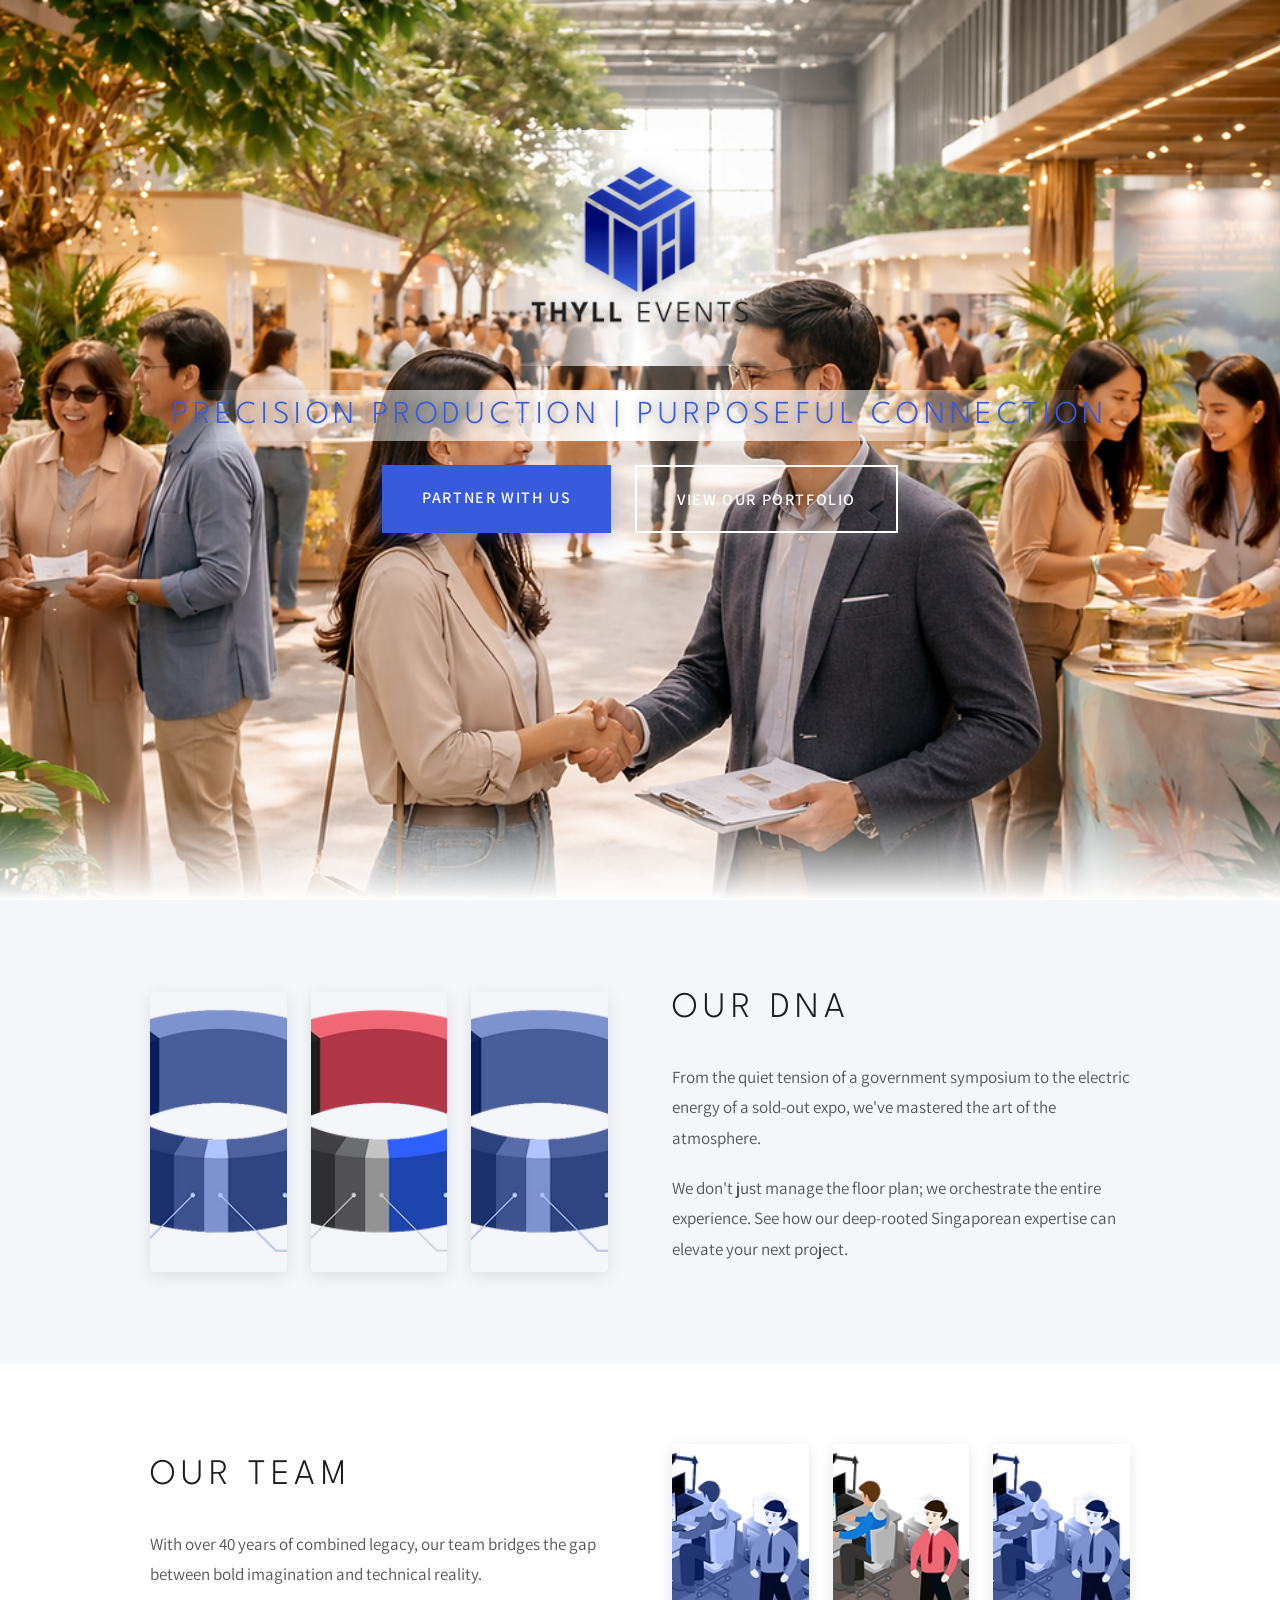
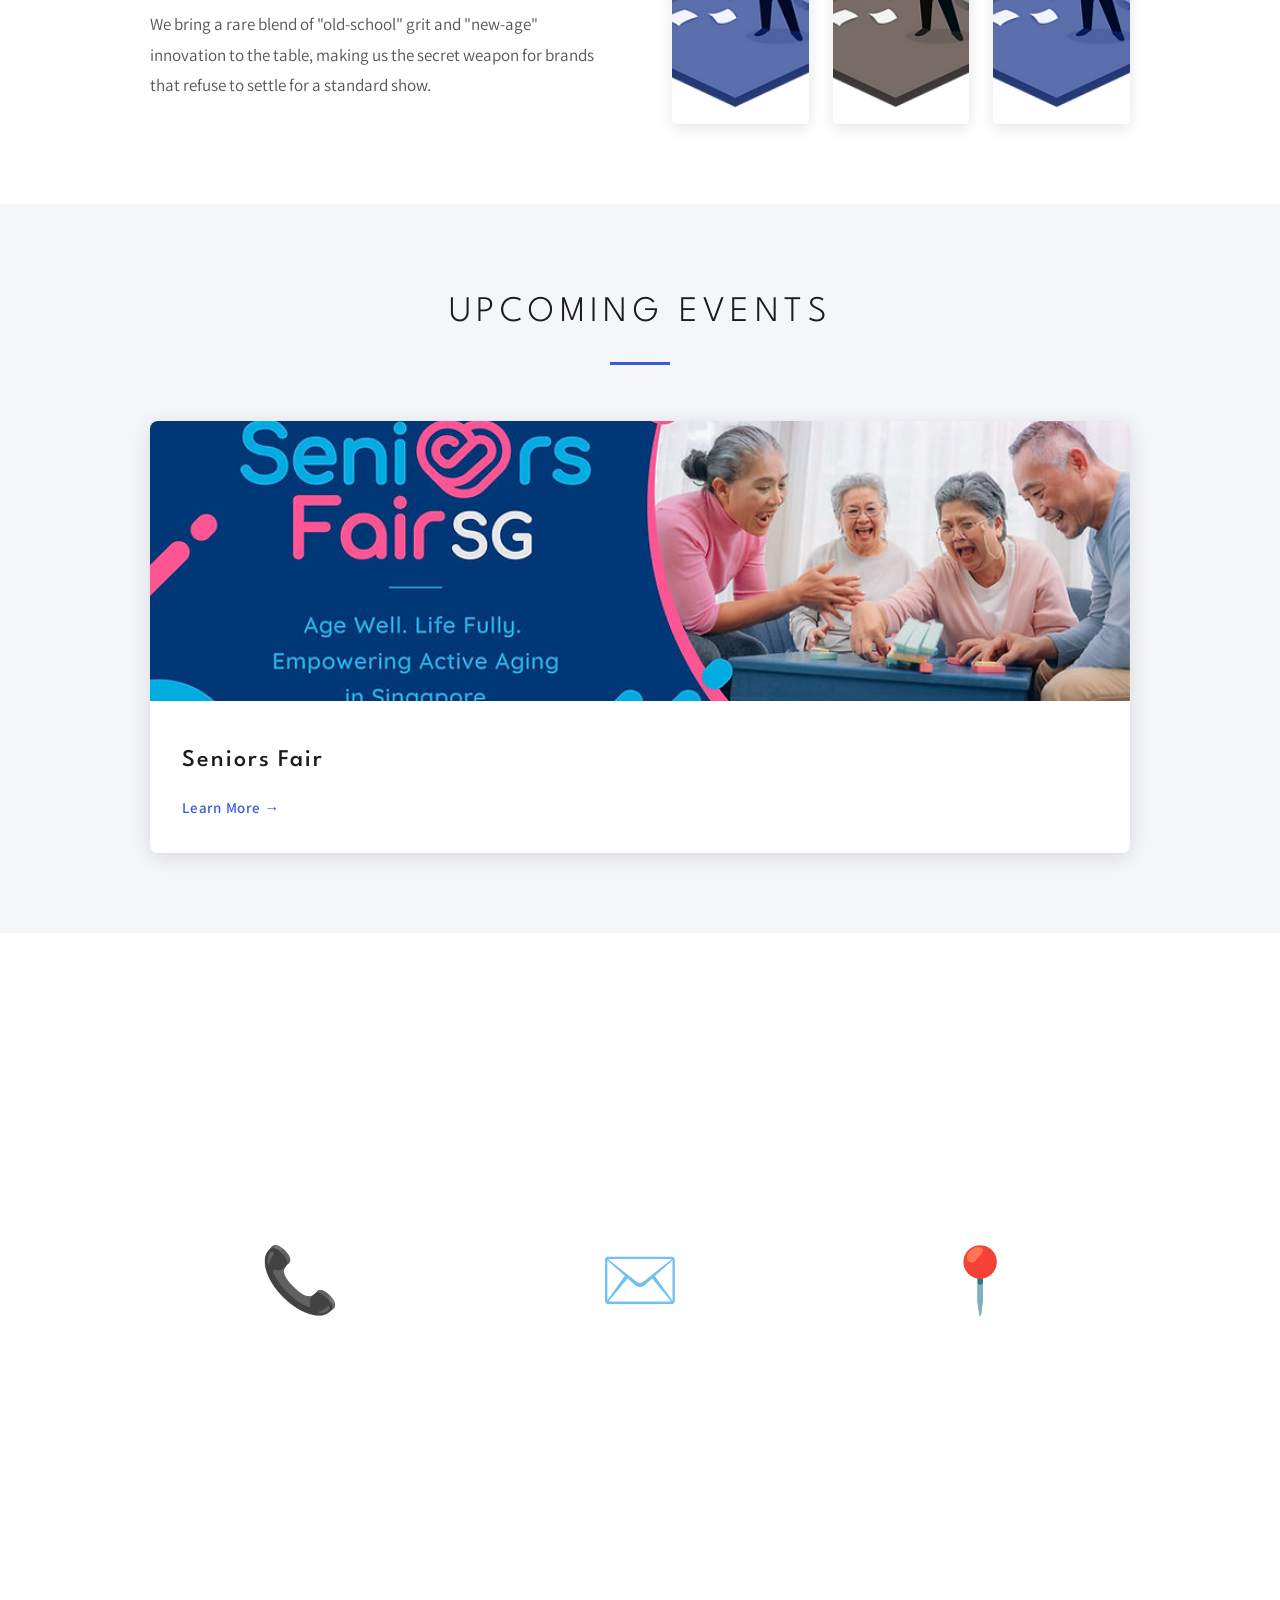
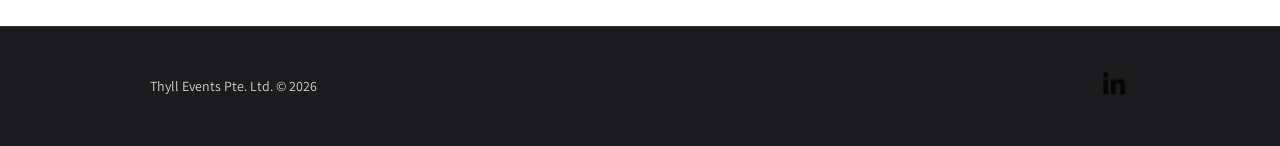
==== index.html @ 1d2d8f34 "parallax" ====
<!DOCTYPE html>
<html lang="en">
<head>
  <meta charset="UTF-8">
  <meta name="viewport" content="width=device-width, initial-scale=1.0">
  <title>Home | THYLL Events Pte Ltd</title>
  <meta name="description" content="THYLL Events - Precision Production | Purposeful Connection. We orchestrate exceptional events in Singapore.">
  <link rel="stylesheet" href="css/style.css">
  <link rel="preconnect" href="https://fonts.googleapis.com">
  <link rel="preconnect" href="https://fonts.gstatic.com" crossorigin>
  <link href="https://fonts.googleapis.com/css2?family=Assistant:wght@300;400;500;600;700;800&family=League+Spartan:wght@100;200;300;400;500;600;700;800;900&display=swap" rel="stylesheet">
</head>
<body>
  <!-- Hero Section -->
  <section class="hero" id="hero">
    <div class="hero-bg"></div>
    <div class="hero-content">
      <div class="hero-logo bg-gradient">
        <img src="assets/images/hero-logo.png" alt="THYLL Events">
      </div>
      <h2 class="bg-gradient">Precision Production | Purposeful Connection</h2>
      <div class="hero-buttons">
        <a href="#contact" class="btn">Partner With Us</a>
        <a href="#events" class="btn btn-outline">View Our Portfolio</a>
      </div>
    </div>
  </section>

  <!-- DNA Section -->
  <section id="dna" class="dna">
    <div class="section-container">
      <div class="dna-content">
        <div class="dna-images">
          <img src="assets/images/dna-1.png" alt="Event production">
          <img src="assets/images/dna-2.png" alt="Event connection">
          <img src="assets/images/dna-1.png" alt="Event excellence">
        </div>
        <div class="dna-text">
          <h2>OUR DNA</h2>
          <p>From the quiet tension of a government symposium to the electric energy of a sold-out expo, we've mastered the art of the atmosphere.</p>
          <p>We don't just manage the floor plan; we orchestrate the entire experience. See how our deep-rooted Singaporean expertise can elevate your next project.</p>
        </div>
      </div>
    </div>
  </section>

  <!-- Team Section -->
  <section id="team" class="team">
    <div class="section-container">
      <div class="team-content">
        <div class="team-text">
          <h2>OUR TEAM</h2>
          <p>With over 40 years of combined legacy, our team bridges the gap between bold imagination and technical reality.</p>
          <p>We bring a rare blend of "old-school" grit and "new-age" innovation to the table, making us the secret weapon for brands that refuse to settle for a standard show.</p>
        </div>
        <div class="team-images">
          <img src="assets/images/team-1.png" alt="Our team">
          <img src="assets/images/team-2.png" alt="Team collaboration">
          <img src="assets/images/team-1.png" alt="Team expertise">
        </div>
      </div>
    </div>
  </section>

  <!-- Events Section -->
  <section id="events" class="events">
    <div class="section-container">
      <h2 class="section-title">UPCOMING EVENTS</h2>
      <div class="events-grid">
        <div class="event-card">
          <a href="http://seniorsfair.sg" target="_blank" rel="noreferrer noopener">
            <img src="assets/images/event-seniors-fair.jpeg" alt="Seniors Fair">
          </a>
          <div class="event-card-content">
            <h3>Seniors Fair</h3>
            <a href="http://seniorsfair.sg" target="_blank" rel="noreferrer noopener">Learn More →</a>
          </div>
        </div>
      </div>
    </div>
  </section>

  <!-- Contact Section -->
  <section id="contact" class="contact">
    <div class="section-container">
      <div class="contact-content">
        <h2>Need more details? Contact us</h2>
        <p>We are here to assist. Reach out to us by phone or email, or visit our office.</p>
        <div class="contact-grid">
          <div class="contact-item">
            <div class="contact-icon">📞</div>
            <h3>Phone</h3>
            <p><a href="tel:+6566463445">+65 6646 3445</a></p>
          </div>
          <div class="contact-item">
            <div class="contact-icon">✉️</div>
            <h3>Email</h3>
            <p><a href="mailto:enquiry@thyllevents.com">enquiry@thyllevents.com</a></p>
          </div>
          <div class="contact-item">
            <div class="contact-icon">📍</div>
            <h3>Mail Us</h3>
            <p>60 Paya Lebar Road,<br>#06-28 Paya Lebar Square,<br>Singapore 409051</p>
          </div>
        </div>
      </div>
    </div>
  </section>

  <!-- Footer -->
  <footer>
    <div class="footer-container">
      <p>Thyll Events Pte. Ltd. &copy; 2026</p>
      <div class="social-links">
        <a href="https://www.linkedin.com/company/thyll-events" target="_blank" rel="noreferrer noopener" aria-label="LinkedIn">
          <img src="assets/images/linkedin-icon.png" alt="LinkedIn">
        </a>
      </div>
    </div>
  </footer>

  <script>
    // Parallax effect for hero section
    window.addEventListener('scroll', function() {
      const scrolled = window.pageYOffset;
      const heroBg = document.querySelector('.hero-bg');
      const heroContent = document.querySelector('.hero-content');
      
      if (heroBg) {
        // Background moves down as you scroll (0.5 speed)
        heroBg.style.transform = 'translateY(' + (scrolled * 0.5) + 'px)';
      }
      
      if (heroContent) {
        // Content moves up faster (opposite direction, 2.0 speed)
        heroContent.style.transform = 'translateY(' + (-150 - scrolled * 2.0) + 'px)';
      }
    });
  </script>
</body>
</html>
---- css/style.css ----
/* THYLL Events - Clean Static Styles */

:root {
  --color-primary: #1c1c1e;
  --color-secondary: #525355;
  --color-accent: #375bdc;
  --color-accent-dark: #000971;
  --color-accent-royal: #1a30a4;
  --color-light: #f4f6fa;
  --color-medium: #bec0c5;
  --color-white: #ffffff;
  --font-heading: 'League Spartan', Arial, sans-serif;
  --font-body: 'Assistant', Arial, Helvetica, sans-serif;
}

* {
  margin: 0;
  padding: 0;
  box-sizing: border-box;
}

html {
  scroll-behavior: smooth;
}

body {
  font-family: var(--font-body);
  font-size: 16px;
  line-height: 1.6;
  color: var(--color-primary);
  background-color: var(--color-white);
}

/* Header & Navigation */
header {
  background: var(--color-white);
  box-shadow: 0 1px 4px rgba(0,0,0,0.6);
  position: sticky;
  top: 0;
  width: 100%;
  z-index: 1000;
  height: 100px;
  display: flex;
  align-items: center;
}

.header-container {
  max-width: 980px;
  margin: 0 auto;
  padding: 0 2rem;
  width: 100%;
  display: flex;
  justify-content: center;
  align-items: center;
}

.logo img {
  height: 80px;
  width: auto;
  object-fit: contain;
}

/* Hero Section */
.hero {
  margin-top: 0;
  min-height: 100vh;
  background: url('../assets/images/hero-bg.png') top/cover no-repeat;
  display: flex;
  align-items: center;
  justify-content: center;
  text-align: center;
  color: var(--color-white);
  padding: 4rem 2rem 0;
  position: relative;
  overflow: hidden;
}

.hero-bg {
  position: absolute;
  top: 0;
  left: 0;
  width: 100%;
  height: 120%;
  background: url('../assets/images/hero-bg.png') top/cover no-repeat;
  z-index: 0;
  will-change: transform;
}

.hero::after {
  content: '';
  position: absolute;
  bottom: 0;
  left: 0;
  right: 0;
  height: 100px;
  background: linear-gradient(to top, var(--color-white), transparent);
}

.hero-content {
  max-width: 980px;
  position: relative;
  z-index: 1;
  transform: translateY(-150px);
  will-change: transform;
}

.bg-gradient {
  background: linear-gradient(90deg, rgba(255, 255, 255, 0) 0%, #FFFFFF 48.8304104721337%, rgba(255, 255, 255, 0) 100%);
}

.hero-logo {
  max-width: 280px;
  margin: 0 auto 1.5rem;
  animation: fadeInDown 1s ease-out;
}

.hero-logo img {
  width: 100%;
  height: auto;
  filter: drop-shadow(0 4px 10px rgba(0,0,0,0.3));
}

.hero h2 {
  font-family: var(--font-heading);
  font-size: 32px;
  margin-bottom: 1.5rem;
  letter-spacing: 0.15em;
  font-weight: 300;
  text-transform: uppercase;
  animation: fadeInUp 1s ease-out 0.3s both;
  text-shadow: 0 2px 10px rgba(0,0,0,0.3);
  color: rgb(55, 91, 220);
}

.hero-buttons {
  display: flex;
  gap: 1.5rem;
  justify-content: center;
  flex-wrap: wrap;
  animation: fadeInUp 1s ease-out 0.6s both;
}

.btn {
  display: inline-block;
  padding: 1.2rem 2.5rem;
  background: var(--color-accent);
  color: var(--color-white);
  text-decoration: none;
  font-family: var(--font-body);
  font-weight: 600;
  font-size: 16px;
  border-radius: 0;
  transition: all 0.3s ease;
  border: none;
  cursor: pointer;
  letter-spacing: 0.1em;
  text-transform: uppercase;
  box-shadow: 0 4px 15px rgba(55, 91, 220, 0.3);
}

.btn:hover {
  background: var(--color-accent-royal);
  transform: translateY(-3px);
  box-shadow: 0 6px 20px rgba(55, 91, 220, 0.4);
}

.btn-outline {
  background: transparent;
  border: 2px solid var(--color-white);
  box-shadow: 0 4px 15px rgba(255,255,255,0.2);
}

.btn-outline:hover {
  background: var(--color-white);
  color: var(--color-primary);
  transform: translateY(-3px);
  box-shadow: 0 6px 20px rgba(255,255,255,0.3);
}

/* Animations */
@keyframes fadeInDown {
  from {
    opacity: 0;
    transform: translateY(-30px);
  }
  to {
    opacity: 1;
    transform: translateY(0);
  }
}

@keyframes fadeInUp {
  from {
    opacity: 0;
    transform: translateY(30px);
  }
  to {
    opacity: 1;
    transform: translateY(0);
  }
}

/* Sections */
section {
  padding: 5rem 2rem;
  position: relative;
}

.section-container {
  max-width: 980px;
  margin: 0 auto;
}

.section-title {
  font-family: var(--font-heading);
  font-size: 36px;
  text-align: center;
  margin-bottom: 3.5rem;
  letter-spacing: 0.15em;
  font-weight: 300;
  color: var(--color-primary);
  text-transform: uppercase;
  position: relative;
  padding-bottom: 1.5rem;
}

.section-title::after {
  content: '';
  position: absolute;
  bottom: 0;
  left: 50%;
  transform: translateX(-50%);
  width: 60px;
  height: 3px;
  background: var(--color-accent);
}

/* DNA Section */
.dna {
  background: var(--color-light);
}

.dna-content {
  display: grid;
  grid-template-columns: repeat(auto-fit, minmax(300px, 1fr));
  gap: 4rem;
  align-items: center;
}

.dna-images {
  display: grid;
  grid-template-columns: repeat(3, 1fr);
  gap: 1.5rem;
}

.dna-images img {
  width: 100%;
  height: 280px;
  object-fit: cover;
  border-radius: 4px;
  box-shadow: 0 4px 15px rgba(0,0,0,0.1);
  transition: transform 0.3s ease, box-shadow 0.3s ease;
}

.dna-images img:hover {
  transform: translateY(-5px);
  box-shadow: 0 8px 25px rgba(0,0,0,0.15);
}

.dna-text h2 {
  font-family: var(--font-heading);
  font-size: 36px;
  margin-bottom: 1.5rem;
  letter-spacing: 0.15em;
  font-weight: 300;
  color: var(--color-primary);
  text-transform: uppercase;
}

.dna-text p {
  font-family: var(--font-body);
  font-size: 17px;
  line-height: 1.8;
  color: var(--color-secondary);
  margin-bottom: 1.2rem;
}

/* Team Section */
.team {
  background: var(--color-white);
}

.team-content {
  display: grid;
  grid-template-columns: repeat(auto-fit, minmax(300px, 1fr));
  gap: 4rem;
  align-items: center;
}

.team-images {
  display: grid;
  grid-template-columns: repeat(3, 1fr);
  gap: 1.5rem;
}

.team-images img {
  width: 100%;
  height: 280px;
  object-fit: cover;
  border-radius: 4px;
  box-shadow: 0 4px 15px rgba(0,0,0,0.1);
  transition: transform 0.3s ease, box-shadow 0.3s ease;
}

.team-images img:hover {
  transform: translateY(-5px);
  box-shadow: 0 8px 25px rgba(0,0,0,0.15);
}

.team-text h2 {
  font-family: var(--font-heading);
  font-size: 36px;
  margin-bottom: 1.5rem;
  letter-spacing: 0.15em;
  font-weight: 300;
  color: var(--color-primary);
  text-transform: uppercase;
}

.team-text p {
  font-family: var(--font-body);
  font-size: 17px;
  line-height: 1.8;
  color: var(--color-secondary);
  margin-bottom: 1.2rem;
}

/* Events Section */
.events {
  background: var(--color-light);
}

.events-grid {
  display: grid;
  grid-template-columns: repeat(auto-fit, minmax(350px, 1fr));
  gap: 2.5rem;
}

.event-card {
  background: var(--color-white);
  border-radius: 8px;
  overflow: hidden;
  box-shadow: 0 4px 20px rgba(0,0,0,0.12);
  transition: all 0.4s ease;
}

.event-card:hover {
  transform: translateY(-10px);
  box-shadow: 0 12px 35px rgba(0,0,0,0.2);
}

.event-card img {
  width: 100%;
  height: 280px;
  object-fit: cover;
  transition: transform 0.4s ease;
}

.event-card:hover img {
  transform: scale(1.05);
}

.event-card-content {
  padding: 2rem;
}

.event-card h3 {
  font-family: var(--font-heading);
  font-size: 24px;
  margin-bottom: 1rem;
  letter-spacing: 0.08em;
  font-weight: 500;
  color: var(--color-primary);
}

.event-card a {
  color: var(--color-accent);
  text-decoration: none;
  font-weight: 600;
  font-size: 15px;
  letter-spacing: 0.05em;
  transition: color 0.3s ease;
}

.event-card a:hover {
  color: var(--color-accent-royal);
}

/* Contact Section */
.contact {
  background: linear-gradient(rgba(28, 28, 30, 0.9), rgba(28, 28, 30, 0.85)),
              url('../assets/images/contact-bg.png') center/cover;
  background-attachment: fixed;
  color: var(--color-white);
  padding: 6rem 2rem;
}

.contact-content {
  max-width: 980px;
  margin: 0 auto;
  text-align: center;
}

.contact-content h2 {
  font-family: var(--font-heading);
  font-size: 36px;
  margin-bottom: 1rem;
  letter-spacing: 0.15em;
  font-weight: 300;
  text-transform: uppercase;
}

.contact-content > p {
  font-family: var(--font-body);
  font-size: 18px;
  margin-bottom: 3.5rem;
  line-height: 1.6;
  opacity: 0.9;
  max-width: 600px;
  margin-left: auto;
  margin-right: auto;
}

.contact-grid {
  display: grid;
  grid-template-columns: repeat(3, 1fr);
  gap: 2.5rem;
  margin-top: 3rem;
}

.contact-item {
  background: rgba(255, 255, 255, 0.05);
  backdrop-filter: blur(10px);
  border: 1px solid rgba(255, 255, 255, 0.1);
  border-radius: 12px;
  padding: 2.5rem 2rem;
  transition: all 0.4s ease;
}

.contact-item:hover {
  background: rgba(255, 255, 255, 0.1);
  transform: translateY(-8px);
  box-shadow: 0 20px 40px rgba(0, 0, 0, 0.3);
  border-color: rgba(255, 255, 255, 0.2);
}

.contact-icon {
  font-size: 3.5rem;
  margin-bottom: 1.5rem;
  display: block;
}

.contact-item h3 {
  font-family: var(--font-heading);
  font-size: 20px;
  margin-bottom: 1rem;
  letter-spacing: 0.1em;
  font-weight: 500;
  text-transform: uppercase;
  color: var(--color-white);
}

.contact-item p {
  font-family: var(--font-body);
  font-size: 16px;
  line-height: 1.8;
  color: rgba(255, 255, 255, 0.85);
}

.contact-item a {
  color: var(--color-white);
  text-decoration: none;
  transition: color 0.3s ease;
}

.contact-item a:hover {
  color: var(--color-accent);
}

/* Contact Page */
.contact-page {
  background: var(--color-white);
  padding: 4rem 2rem;
}

.contact-intro {
  text-align: center;
  max-width: 980px;
  margin: 0 auto 4rem;
}

.contact-intro h2 {
  font-family: var(--font-heading);
  font-size: 33px;
  color: var(--color-primary);
  margin-bottom: 1rem;
  letter-spacing: 0.05em;
  font-weight: 400;
}

.contact-intro p {
  font-family: var(--font-body);
  font-size: 17px;
  color: var(--color-secondary);
  line-height: 1.4;
}

.contact-cards {
  display: grid;
  grid-template-columns: repeat(3, 1fr);
  gap: 2rem;
  margin-bottom: 4rem;
  max-width: 980px;
  margin-left: auto;
  margin-right: auto;
}

.contact-card {
  background: var(--color-light);
  padding: 3rem 2rem;
  border-radius: 0;
  text-align: center;
  transition: transform 0.3s, box-shadow 0.3s;
}

.contact-card:hover {
  transform: translateY(-8px);
  box-shadow: 0 12px 30px rgba(0,0,0,0.15);
}

.contact-icon {
  font-size: 4rem;
  margin-bottom: 1.5rem;
}

.contact-card h3 {
  font-family: var(--font-heading);
  font-size: 20px;
  color: var(--color-primary);
  margin-bottom: 1rem;
  letter-spacing: 0.05em;
  font-weight: 400;
}

.contact-detail {
  font-family: var(--font-body);
  font-size: 14px;
  color: var(--color-secondary);
  line-height: 1.8;
  margin-bottom: 0.5rem;
}

.contact-detail a {
  color: var(--color-accent);
  text-decoration: none;
  transition: color 0.3s;
}

.contact-detail a:hover {
  color: var(--color-accent-dark);
}

.contact-detail-sub {
  font-family: var(--font-body);
  font-size: 14px;
  color: var(--color-secondary);
  opacity: 0.8;
  margin-top: 1rem;
}

.contact-cta-box {
  background: linear-gradient(135deg, var(--color-primary) 0%, #2a2a2a 100%);
  color: var(--color-white);
  padding: 4rem 3rem;
  border-radius: 0;
  text-align: center;
  max-width: 980px;
  margin: 0 auto;
}

.contact-cta-box h3 {
  font-family: var(--font-heading);
  font-size: 33px;
  margin-bottom: 1rem;
  letter-spacing: 0.05em;
  font-weight: 400;
}

.contact-cta-box p {
  font-family: var(--font-body);
  font-size: 17px;
  margin-bottom: 2rem;
  opacity: 0.9;
  line-height: 1.4;
}

.btn-large {
  padding: 1.2rem 3rem;
  font-size: 1.1rem;
}

.map-section {
  padding: 0;
}

.map-section iframe {
  display: block;
  width: 100%;
}

/* Footer */
footer {
  background: var(--color-primary);
  color: var(--color-white);
  padding: 2.5rem;
  border-top: 1px solid rgba(255,255,255,0.1);
}

.footer-container {
  max-width: 980px;
  margin: 0 auto;
  display: flex;
  justify-content: space-between;
  align-items: center;
  flex-wrap: wrap;
  gap: 1.5rem;
}

.footer-container p {
  font-family: var(--font-body);
  font-size: 14px;
  color: var(--color-white);
  opacity: 0.8;
}

.social-links {
  display: flex;
  gap: 1rem;
}

.social-links a {
  color: var(--color-white);
  transition: all 0.3s ease;
  opacity: 0.8;
}

.social-links a:hover {
  color: var(--color-accent);
  opacity: 1;
  transform: translateY(-2px);
}

.social-links img {
  width: 32px;
  height: 32px;
}

/* Page Header */
.page-header {
  margin-top: 0;
  padding: 6rem 2rem;
  background: linear-gradient(rgba(0,0,0,0.6), rgba(0,0,0,0.4)),
              url('../assets/images/hero-bg.png') center/cover;
  background-attachment: fixed;
  text-align: center;
  color: var(--color-white);
}

.page-header h1 {
  font-family: var(--font-heading);
  font-size: 72px;
  text-shadow: 0 4px 10px rgba(0,0,0,0.4);
  font-weight: 300;
  letter-spacing: 0.15em;
  text-transform: uppercase;
  animation: fadeInUp 0.8s ease-out;
}

/* Responsive */
@media (max-width: 768px) {
  header {
    height: 80px;
  }

  .logo img {
    height: 60px;
  }

  .hero {
    min-height: 80vh;
    padding: 4rem 1rem;
  }

  .hero-logo {
    max-width: 180px;
  }

  .hero h2 {
    font-size: 20px;
    letter-spacing: 0.1em;
  }

  .hero-buttons {
    flex-direction: column;
    gap: 1rem;
  }

  .btn {
    padding: 1rem 2rem;
    font-size: 14px;
    width: 100%;
    text-align: center;
  }

  .section-title {
    font-size: 28px;
    margin-bottom: 2.5rem;
  }

  .page-header {
    padding: 4rem 1rem;
  }

  .page-header h1 {
    font-size: 42px;
  }

  .dna-content,
  .team-content {
    grid-template-columns: 1fr;
    gap: 2.5rem;
  }

  .dna-images,
  .team-images {
    grid-template-columns: 1fr;
    gap: 1rem;
  }

  .dna-images img,
  .team-images img {
    height: 200px;
  }

  .dna-text h2,
  .team-text h2 {
    font-size: 28px;
  }

  .events-grid {
    grid-template-columns: 1fr;
  }

  .contact-grid {
    grid-template-columns: 1fr;
    gap: 1.5rem;
  }

  .contact-item {
    padding: 2rem 1.5rem;
  }

  .contact-icon {
    font-size: 2.5rem;
  }

  .footer-container {
    flex-direction: column;
    text-align: center;
  }
}
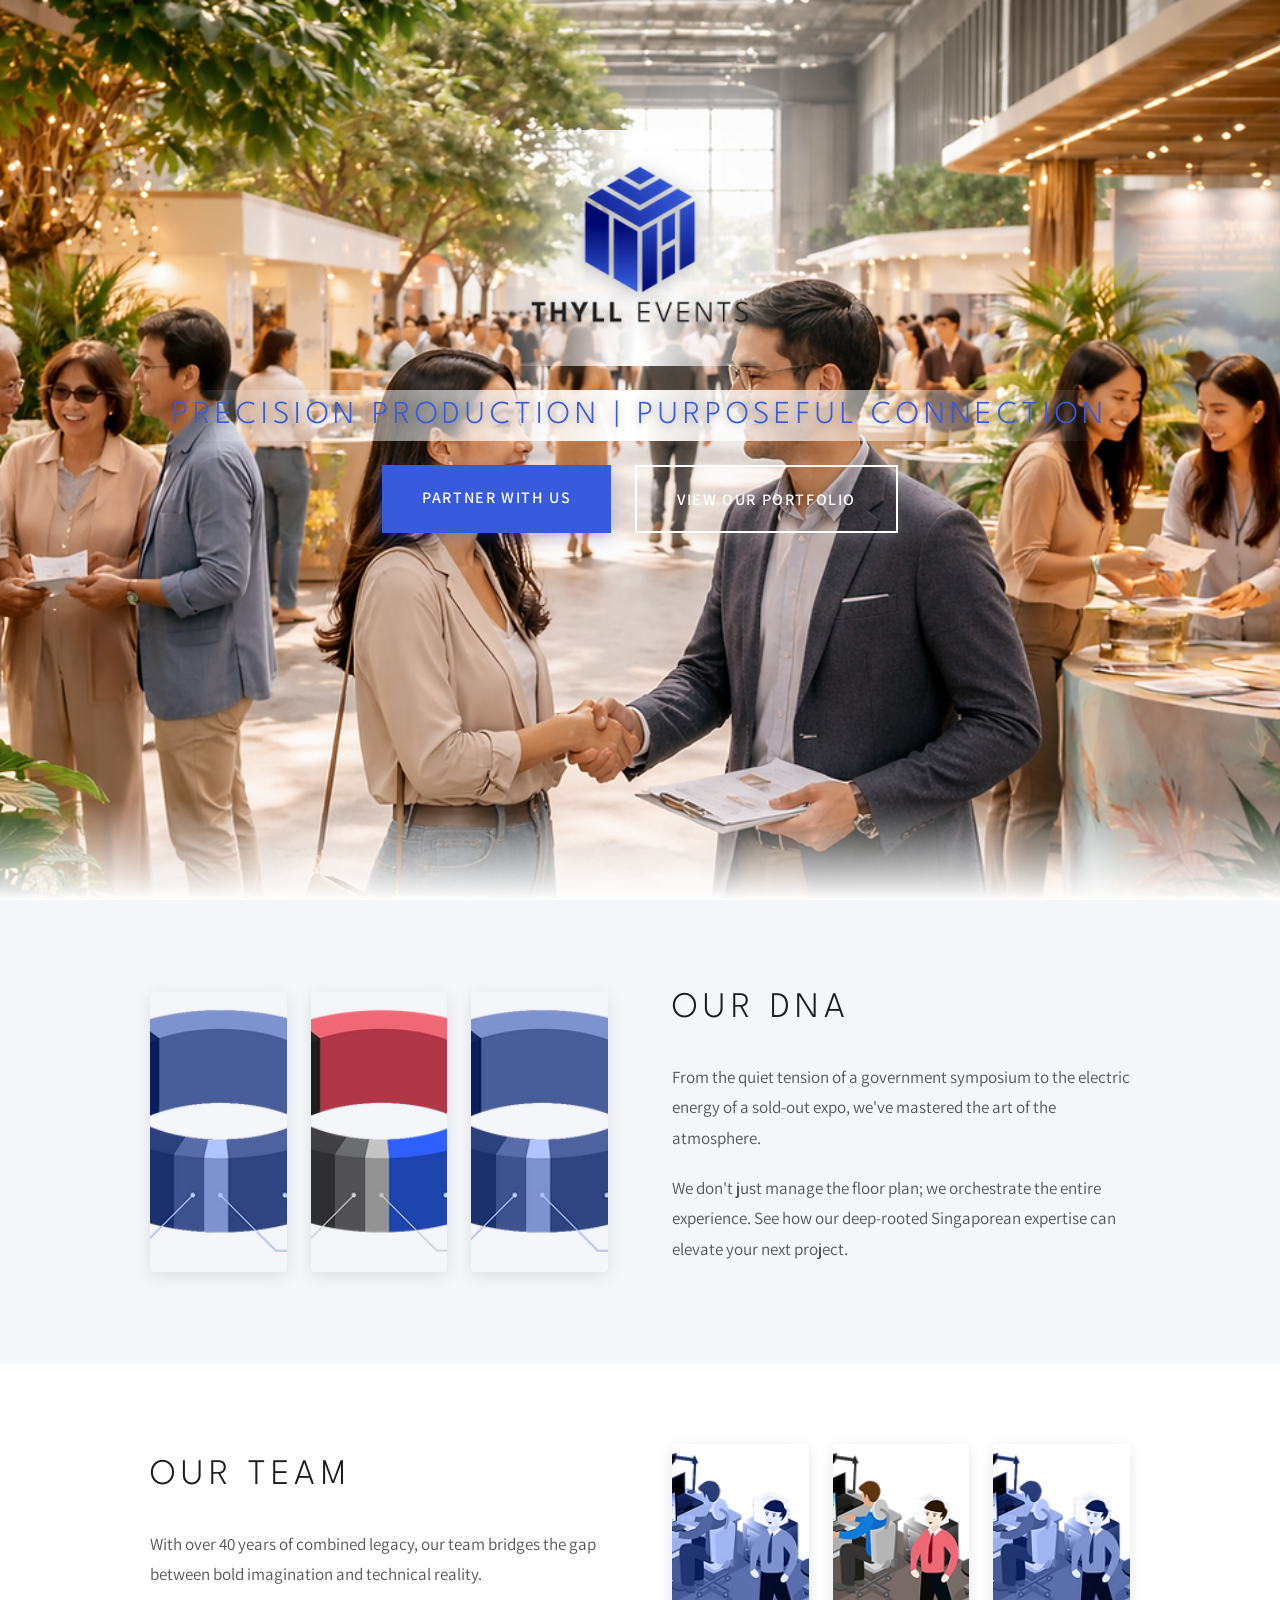
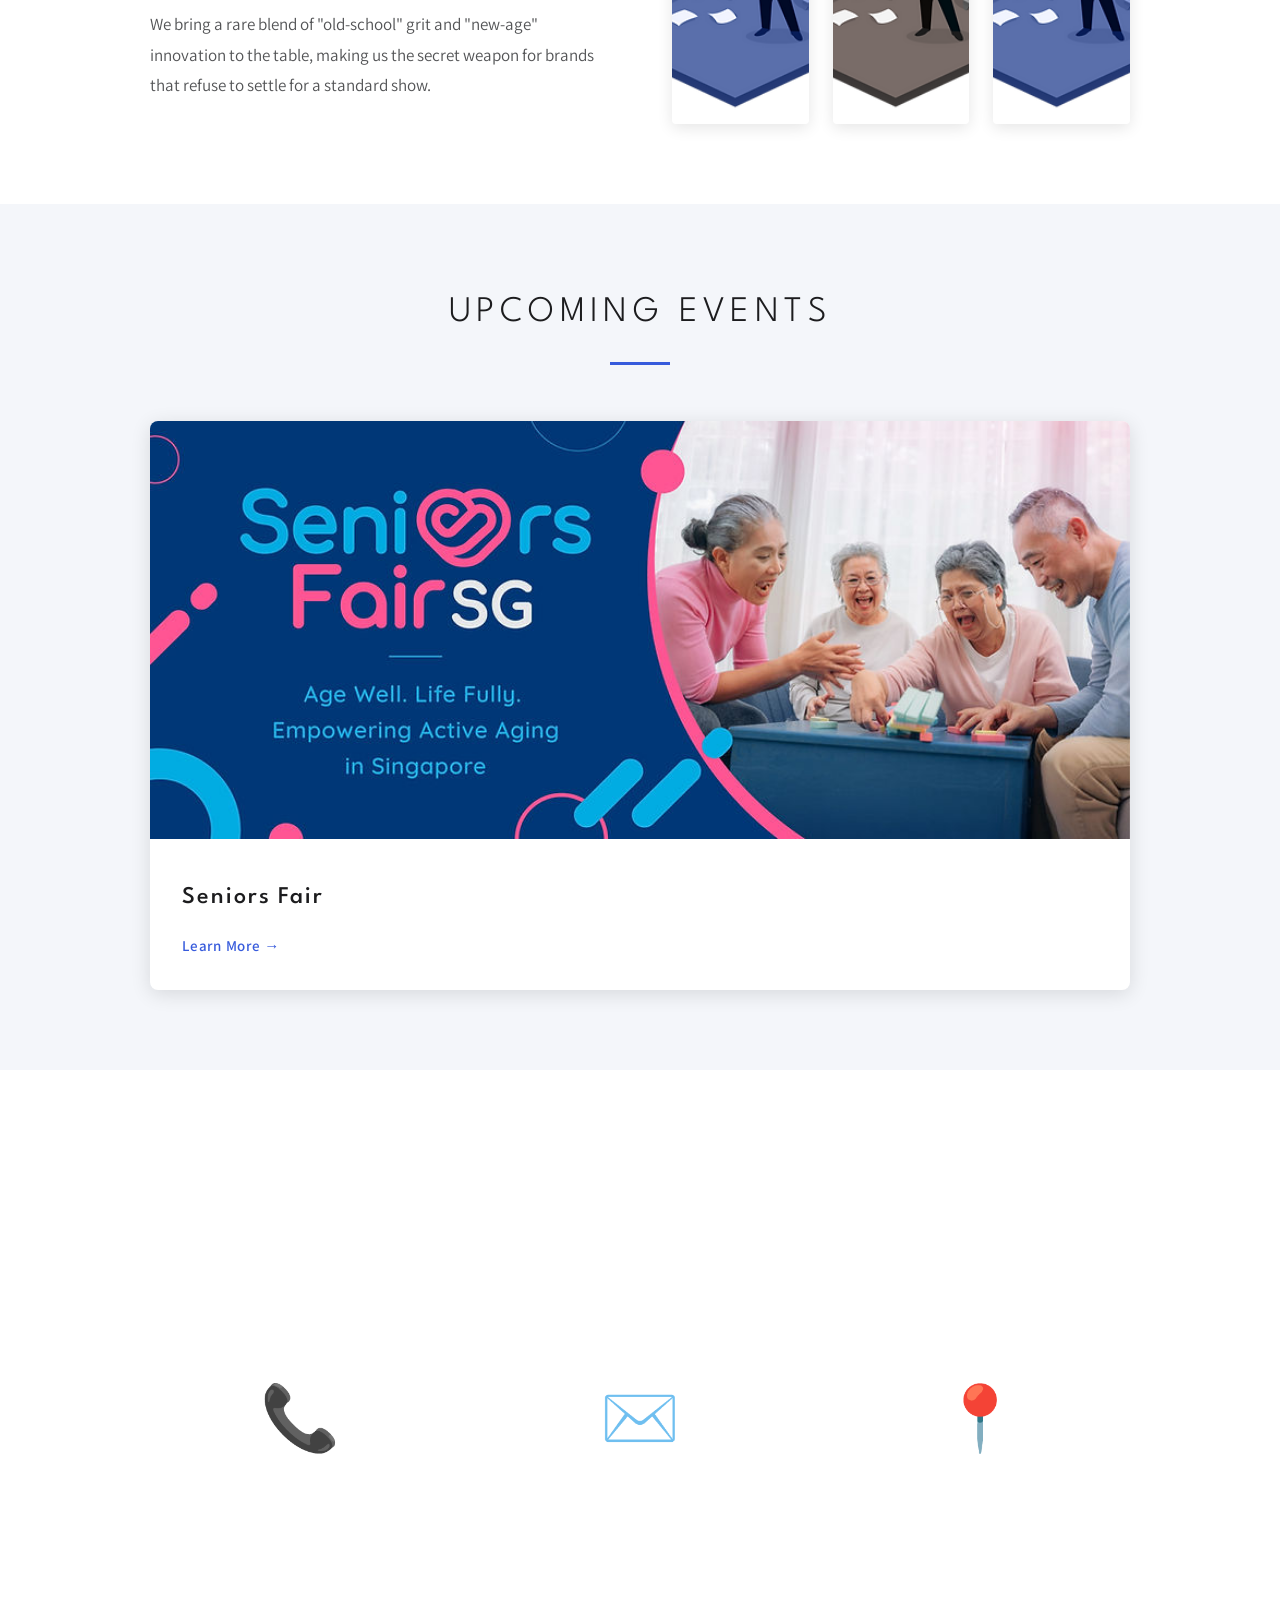
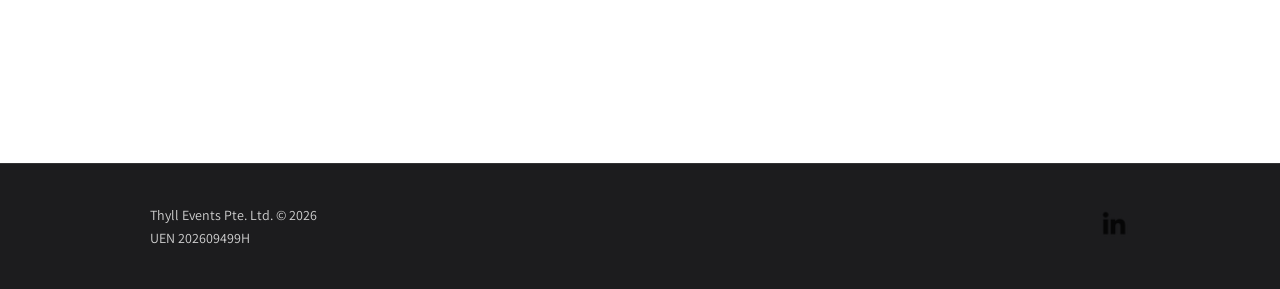
==== commit d2a83e91: "add uen" ====
--- a/index.html
+++ b/index.html
@@ -92,11 +92,11 @@
             <h3>Phone</h3>
             <p><a href="tel:+6566463445">+65 6646 3445</a></p>
           </div>
-          <div class="contact-item">
+          <a href="mailto:enquiry@thyllevents.com" class="contact-item">
             <div class="contact-icon">✉️</div>
             <h3>Email</h3>
-            <p><a href="mailto:enquiry@thyllevents.com">enquiry@thyllevents.com</a></p>
-          </div>
+            <p>enquiry@thyllevents.com</p>
+          </a>
           <div class="contact-item">
             <div class="contact-icon">📍</div>
             <h3>Mail Us</h3>
@@ -110,7 +110,7 @@
   <!-- Footer -->
   <footer>
     <div class="footer-container">
-      <p>Thyll Events Pte. Ltd. &copy; 2026</p>
+      <p>Thyll Events Pte. Ltd. &copy; 2026<br>UEN 202609499H</p>
       <div class="social-links">
         <a href="https://www.linkedin.com/company/thyll-events" target="_blank" rel="noreferrer noopener" aria-label="LinkedIn">
           <img src="assets/images/linkedin-icon.png" alt="LinkedIn">
--- a/css/style.css
+++ b/css/style.css
@@ -361,8 +361,8 @@
 
 .event-card img {
   width: 100%;
-  height: 280px;
-  object-fit: cover;
+  height: auto;
+  object-fit: contain;
   transition: transform 0.4s ease;
 }
 
@@ -445,6 +445,9 @@
   border-radius: 12px;
   padding: 2.5rem 2rem;
   transition: all 0.4s ease;
+  display: block;
+  text-decoration: none;
+  color: inherit;
 }
 
 .contact-item:hover {
@@ -738,7 +741,13 @@
   .dna-content,
   .team-content {
     grid-template-columns: 1fr;
-    gap: 2.5rem;
+    gap: 2rem;
+  }
+
+  /* Text first on mobile, then images */
+  .dna-text,
+  .team-text {
+    order: -1;
   }
 
   .dna-images,
@@ -749,12 +758,20 @@
 
   .dna-images img,
   .team-images img {
-    height: 200px;
+    height: 180px;
+    border-radius: 8px;
   }
 
   .dna-text h2,
   .team-text h2 {
-    font-size: 28px;
+    font-size: 26px;
+    margin-bottom: 1rem;
+  }
+
+  .dna-text p,
+  .team-text p {
+    font-size: 16px;
+    line-height: 1.7;
   }
 
   .events-grid {
@@ -779,3 +796,48 @@
     text-align: center;
   }
 }
+
+/* Mobile - Horizontal scrolling images for DNA & Team */
+@media (max-width: 600px) {
+  .dna-images,
+  .team-images {
+    display: flex;
+    overflow-x: auto;
+    scroll-snap-type: x mandatory;
+    gap: 0.75rem;
+    padding-bottom: 0.5rem;
+    -webkit-overflow-scrolling: touch;
+    scrollbar-width: thin;
+  }
+
+  .dna-images img,
+  .team-images img {
+    flex: 0 0 85%;
+    height: 200px;
+    object-fit: cover;
+    scroll-snap-align: center;
+    border-radius: 8px;
+  }
+
+  /* Hide scrollbar but keep functionality */
+  .dna-images::-webkit-scrollbar,
+  .team-images::-webkit-scrollbar {
+    height: 4px;
+  }
+
+  .dna-images::-webkit-scrollbar-thumb,
+  .team-images::-webkit-scrollbar-thumb {
+    background: var(--color-medium);
+    border-radius: 2px;
+  }
+
+  .dna-text h2,
+  .team-text h2 {
+    font-size: 24px;
+  }
+
+  .dna-text p,
+  .team-text p {
+    font-size: 15px;
+  }
+}
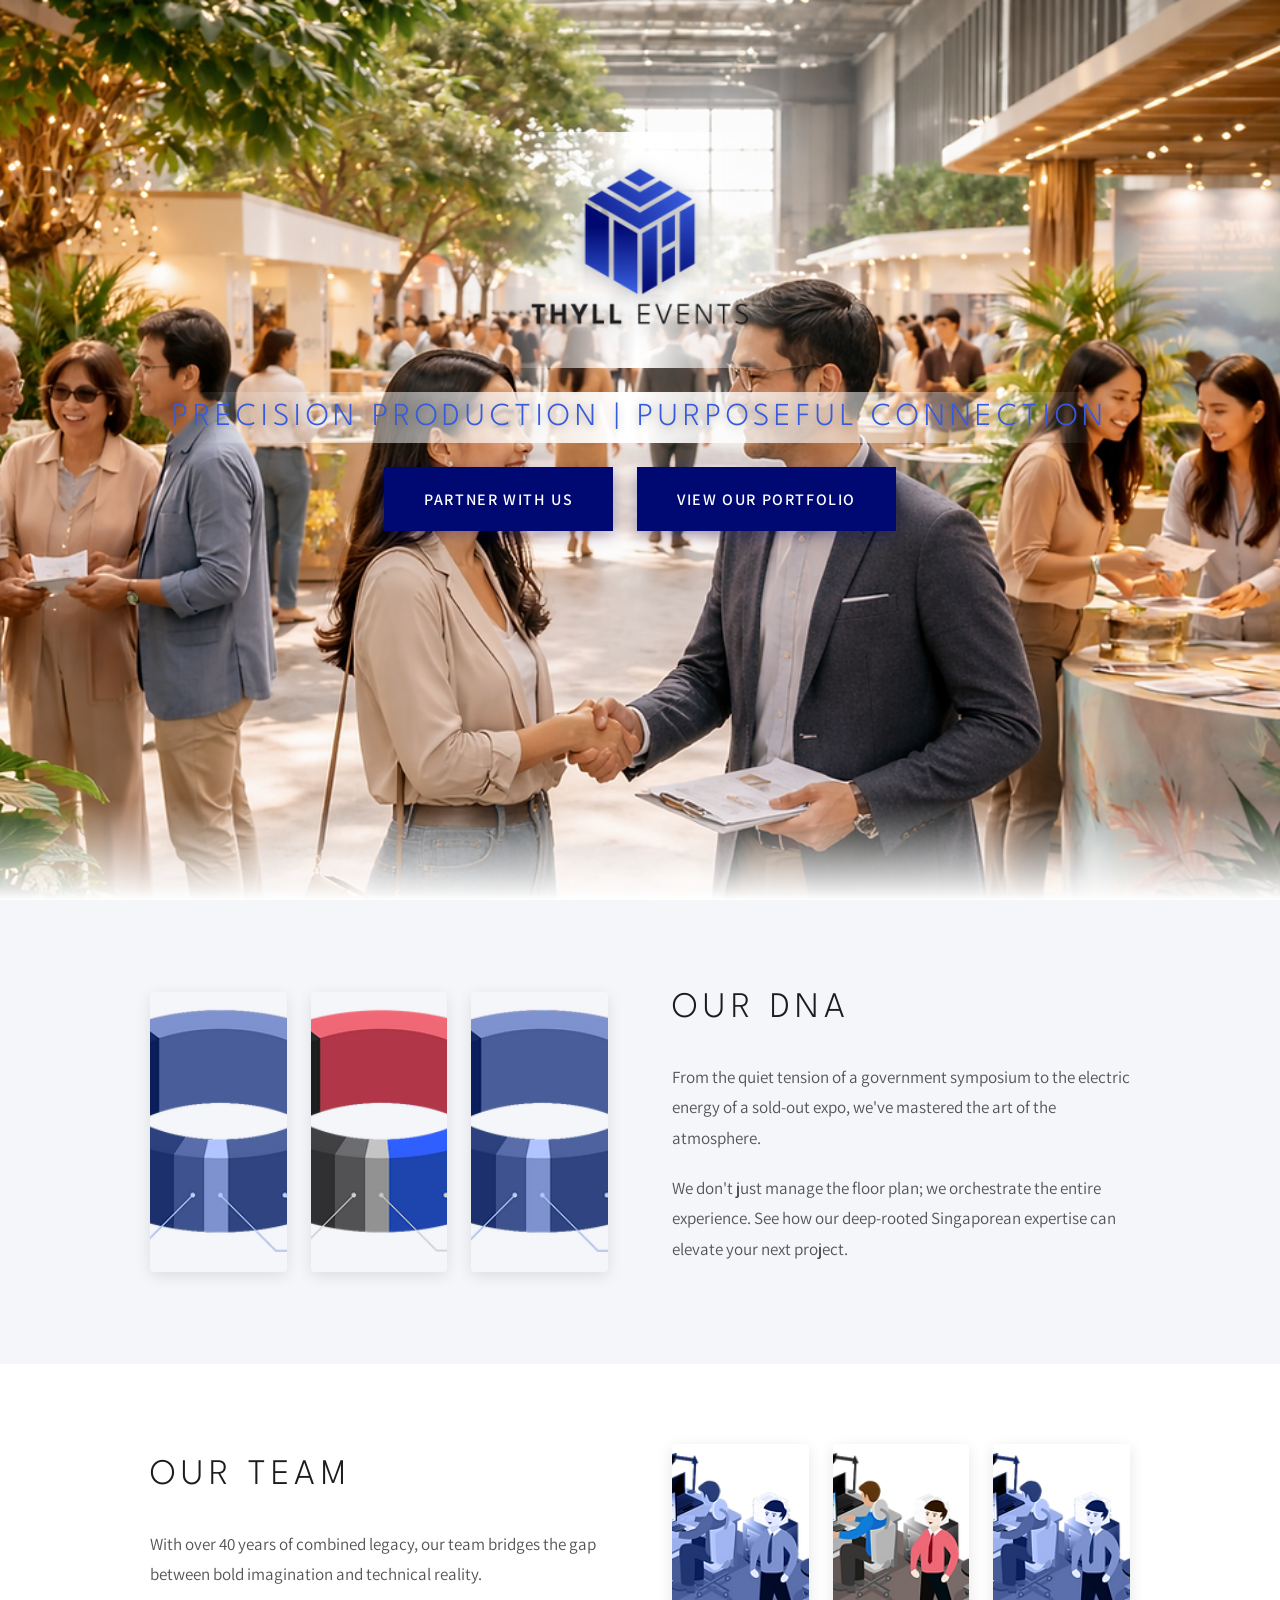
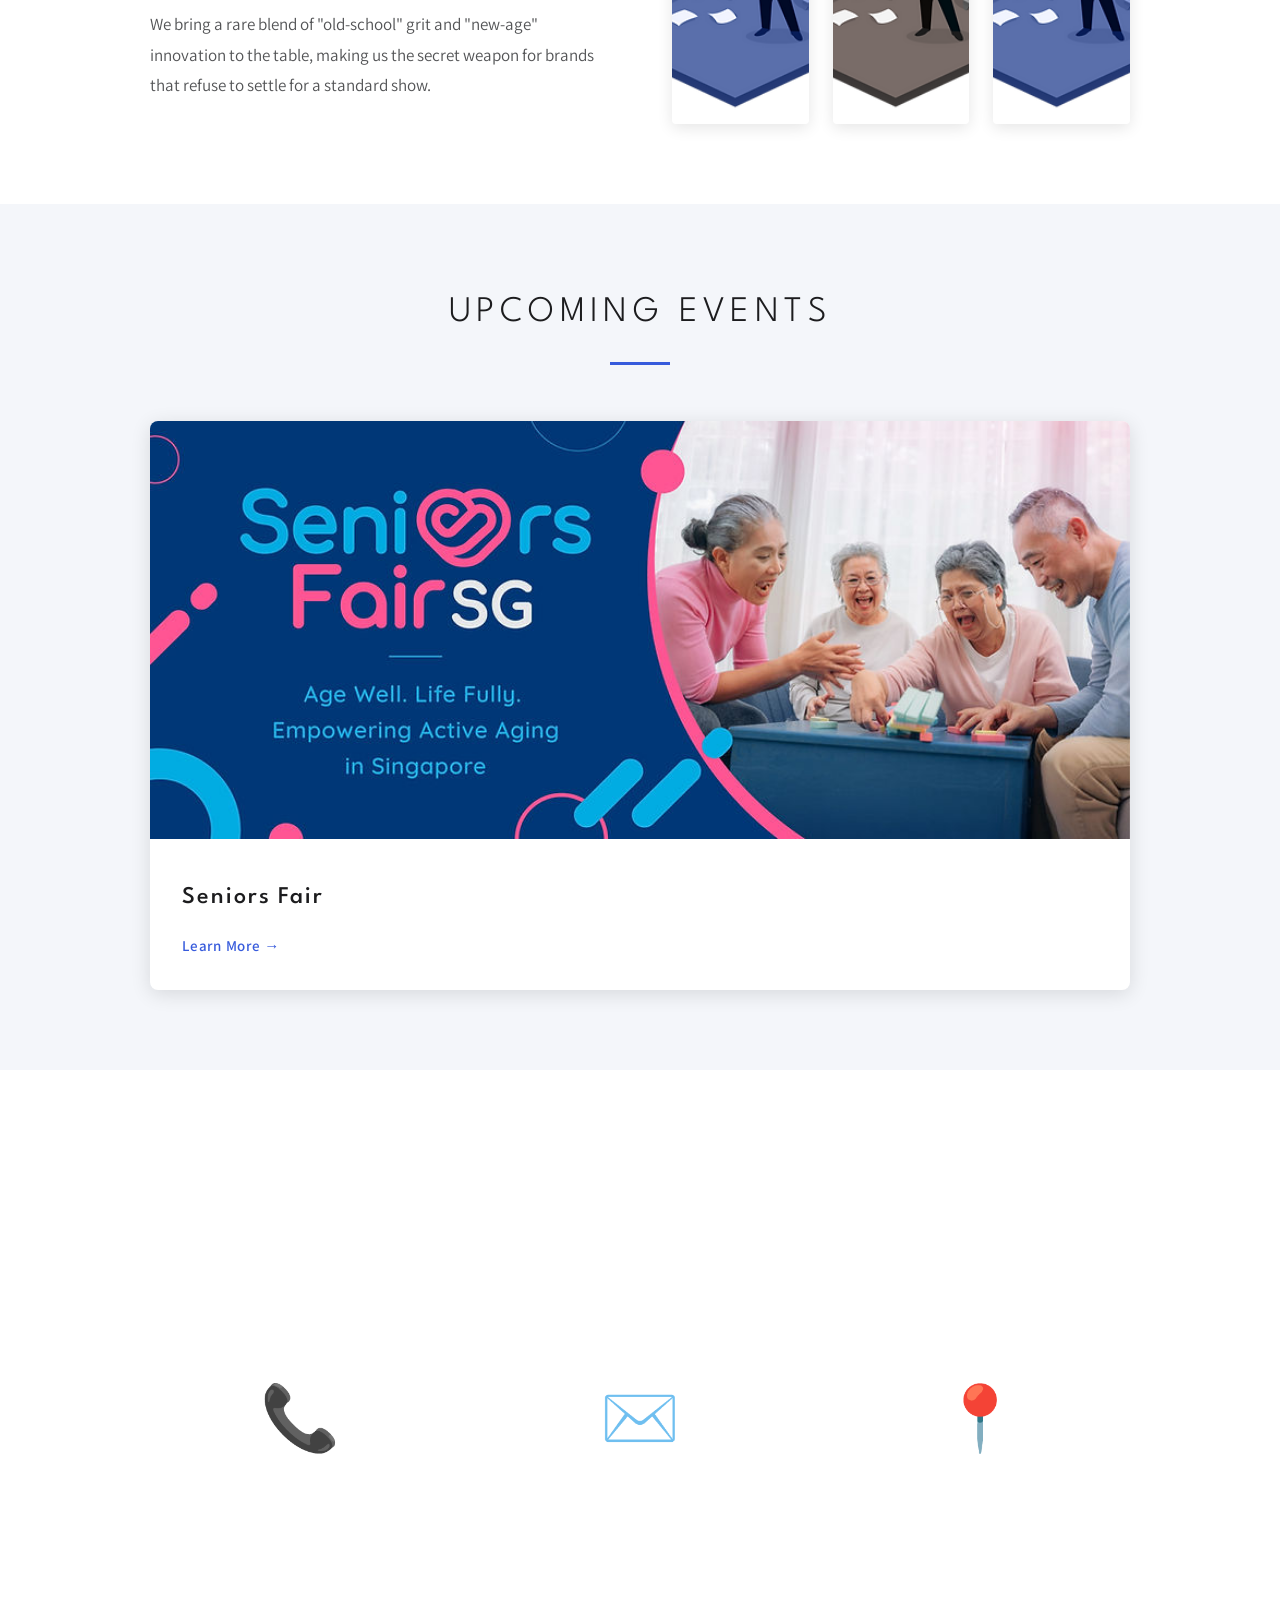
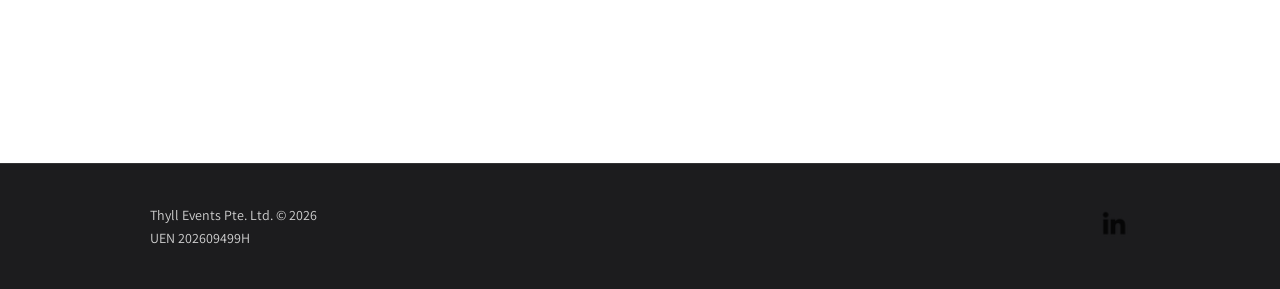
==== commit da665aa0: "fix button styling" ====
--- a/index.html
+++ b/index.html
@@ -3,7 +3,7 @@
 <head>
   <meta charset="UTF-8">
   <meta name="viewport" content="width=device-width, initial-scale=1.0">
-  <title>Home | THYLL Events Pte Ltd</title>
+  <title>THYLL Events Pte Ltd</title>
   <meta name="description" content="THYLL Events - Precision Production | Purposeful Connection. We orchestrate exceptional events in Singapore.">
   <link rel="stylesheet" href="css/style.css">
   <link rel="preconnect" href="https://fonts.googleapis.com">
@@ -18,10 +18,10 @@
       <div class="hero-logo bg-gradient">
         <img src="assets/images/hero-logo.png" alt="THYLL Events">
       </div>
-      <h2 class="bg-gradient">Precision Production | Purposeful Connection</h2>
+      <h2 class="bg-gradient"><span class="hero-text-main">Precision Production</span> <span class="hero-divider">|</span> <span class="hero-text-sub">Purposeful Connection</span></h2>
       <div class="hero-buttons">
         <a href="#contact" class="btn">Partner With Us</a>
-        <a href="#events" class="btn btn-outline">View Our Portfolio</a>
+        <a href="#events" class="btn">View Our Portfolio</a>
       </div>
     </div>
   </section>
@@ -84,8 +84,8 @@
   <section id="contact" class="contact">
     <div class="section-container">
       <div class="contact-content">
-        <h2>Need more details? Contact us</h2>
-        <p>We are here to assist. Reach out to us by phone or email, or visit our office.</p>
+        <h2><span class="contact-heading-main">Need more details?</span> <span class="contact-heading-sub">Contact us</span></h2>
+        <p>We are here to assist. Reach out to us by phone or email.</p>
         <div class="contact-grid">
           <div class="contact-item">
             <div class="contact-icon">📞</div>
--- a/css/style.css
+++ b/css/style.css
@@ -6,6 +6,7 @@
   --color-accent: #375bdc;
   --color-accent-dark: #000971;
   --color-accent-royal: #1a30a4;
+  --color-button: #000971;
   --color-light: #f4f6fa;
   --color-medium: #bec0c5;
   --color-white: #ffffff;
@@ -143,7 +144,7 @@
 .btn {
   display: inline-block;
   padding: 1.2rem 2.5rem;
-  background: var(--color-accent);
+  background: var(--color-button);
   color: var(--color-white);
   text-decoration: none;
   font-family: var(--font-body);
@@ -155,13 +156,13 @@
   cursor: pointer;
   letter-spacing: 0.1em;
   text-transform: uppercase;
-  box-shadow: 0 4px 15px rgba(55, 91, 220, 0.3);
+  box-shadow: 0 4px 15px rgba(0, 9, 113, 0.3);
 }
 
 .btn:hover {
   background: var(--color-accent-royal);
   transform: translateY(-3px);
-  box-shadow: 0 6px 20px rgba(55, 91, 220, 0.4);
+  box-shadow: 0 6px 20px rgba(0, 9, 113, 0.4);
 }
 
 .btn-outline {
@@ -713,6 +714,15 @@
     letter-spacing: 0.1em;
   }
 
+  .hero-text-main,
+  .hero-text-sub {
+    display: block;
+  }
+
+  .hero-divider {
+    display: none;
+  }
+
   .hero-buttons {
     flex-direction: column;
     gap: 1rem;
@@ -781,6 +791,15 @@
   .contact-grid {
     grid-template-columns: 1fr;
     gap: 1.5rem;
+  }
+
+  .contact-content h2 {
+    font-size: 28px;
+  }
+
+  .contact-heading-main,
+  .contact-heading-sub {
+    display: block;
   }
 
   .contact-item {
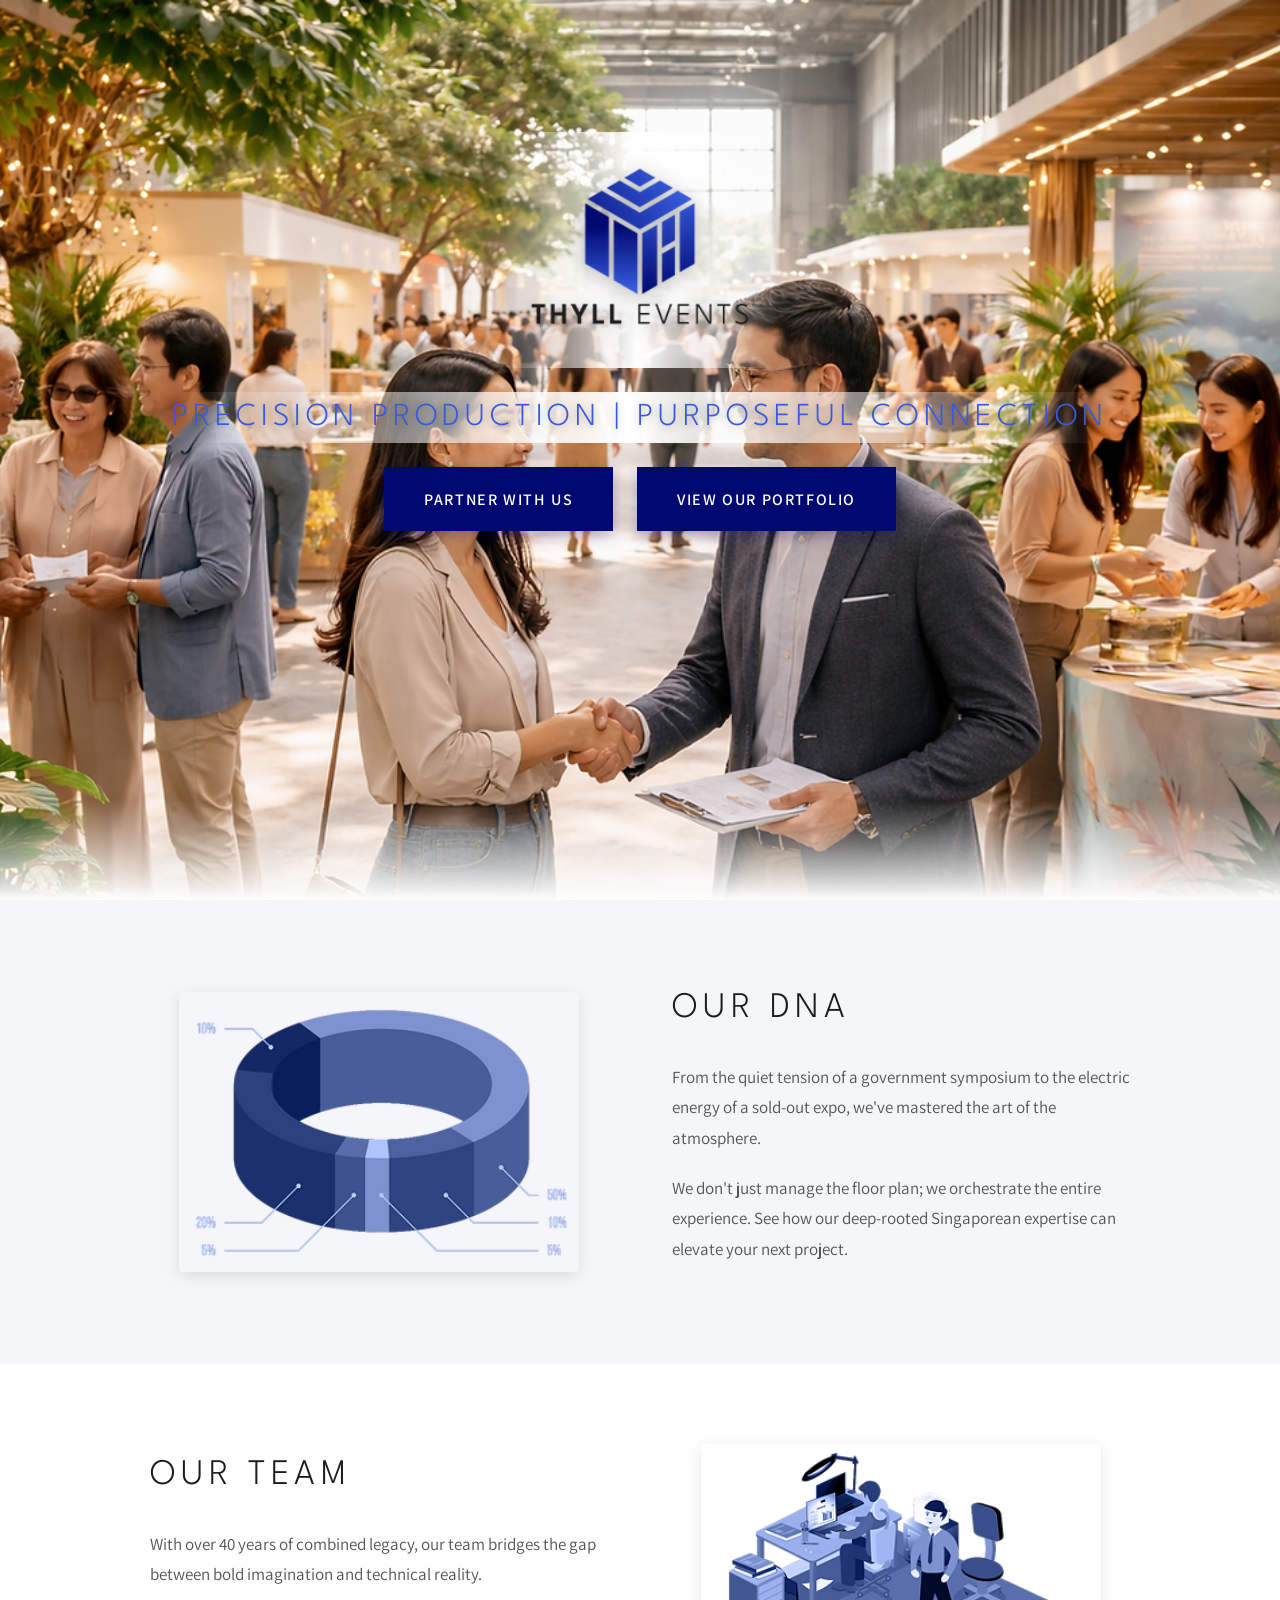
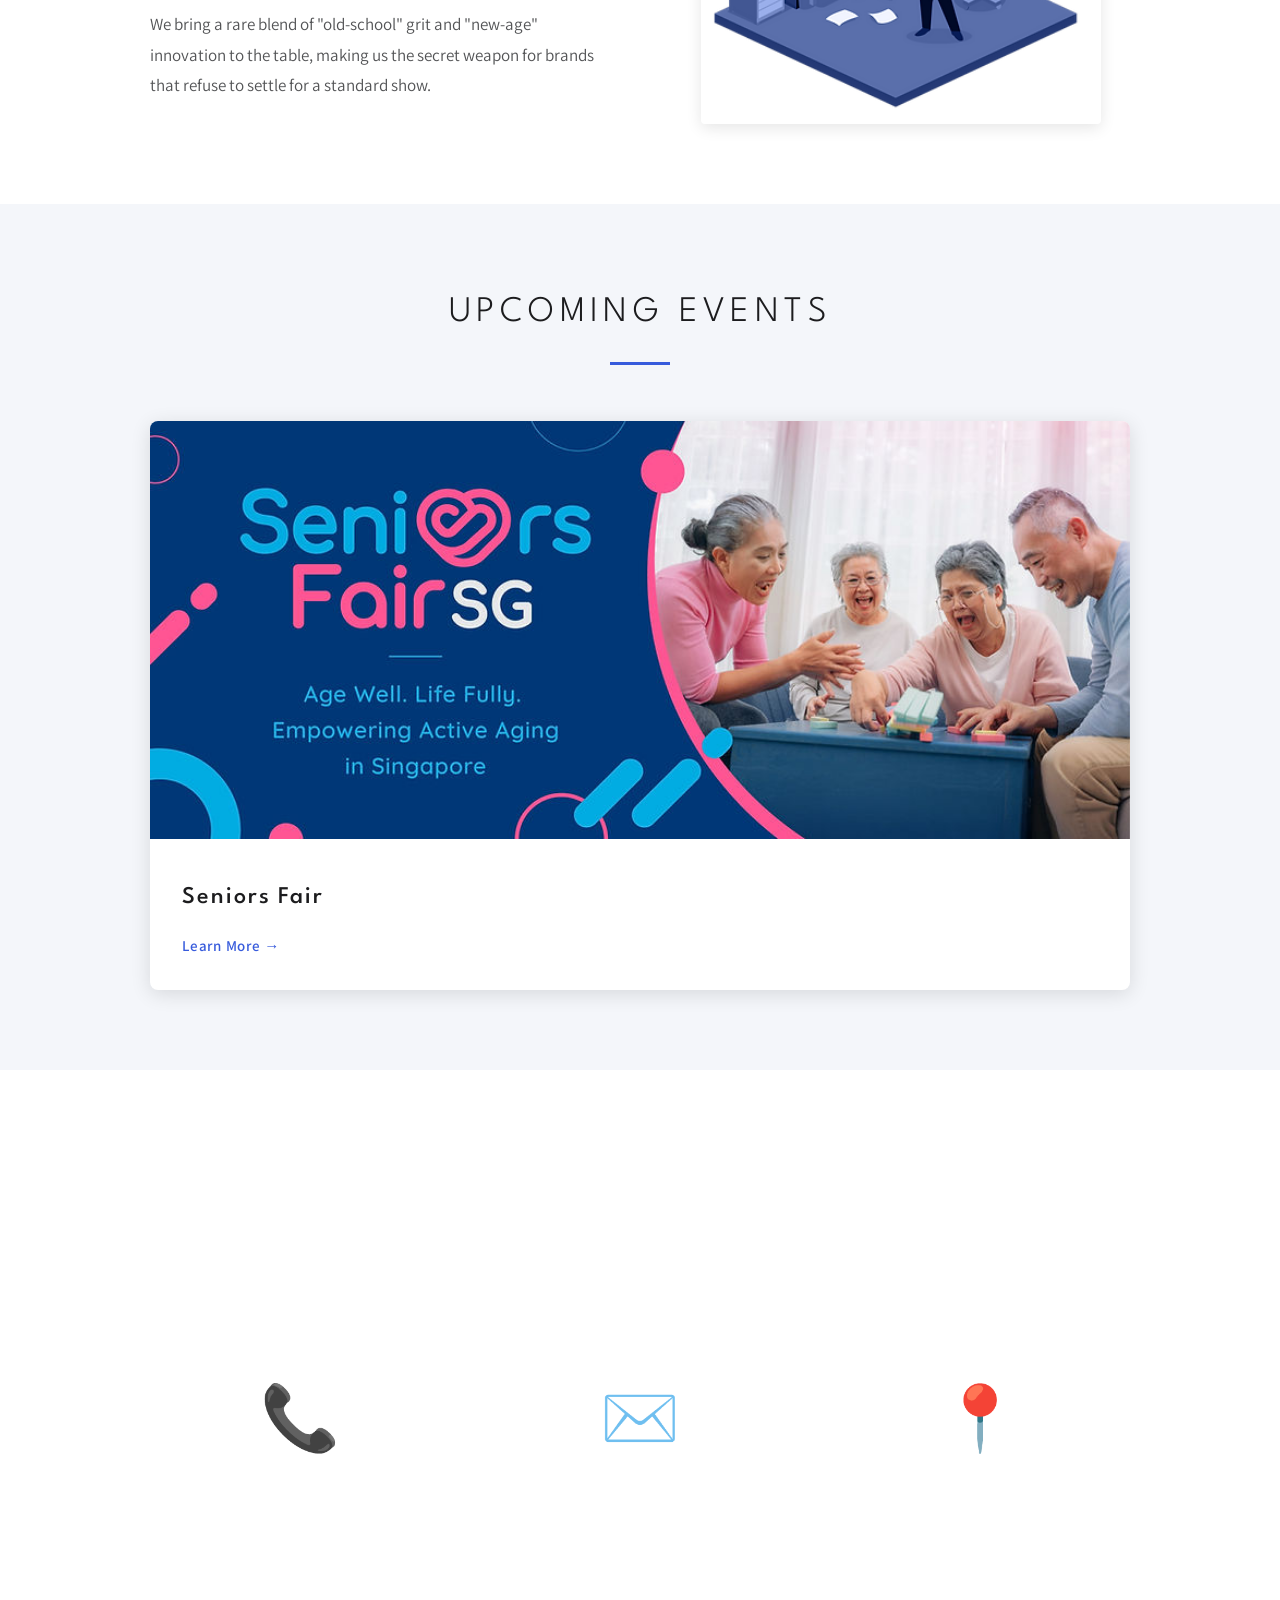
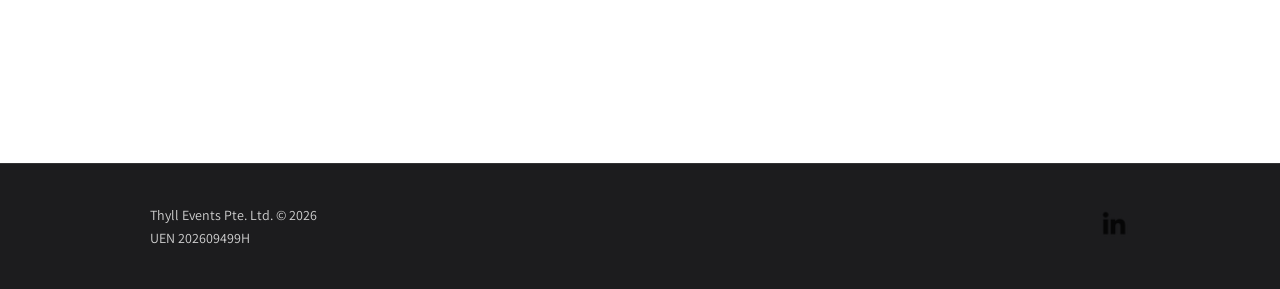
==== commit 61fe0830: "make images one, and crossfade" ====
--- a/index.html
+++ b/index.html
@@ -31,9 +31,10 @@
     <div class="section-container">
       <div class="dna-content">
         <div class="dna-images">
-          <img src="assets/images/dna-1.png" alt="Event production">
-          <img src="assets/images/dna-2.png" alt="Event connection">
-          <img src="assets/images/dna-1.png" alt="Event excellence">
+          <div class="dna-image-wrapper">
+            <img src="assets/images/dna-1.png" alt="Event production" class="dna-image-front">
+            <img src="assets/images/dna-2.png" alt="Event connection" class="dna-image-back">
+          </div>
         </div>
         <div class="dna-text">
           <h2>OUR DNA</h2>
@@ -54,9 +55,10 @@
           <p>We bring a rare blend of "old-school" grit and "new-age" innovation to the table, making us the secret weapon for brands that refuse to settle for a standard show.</p>
         </div>
         <div class="team-images">
-          <img src="assets/images/team-1.png" alt="Our team">
-          <img src="assets/images/team-2.png" alt="Team collaboration">
-          <img src="assets/images/team-1.png" alt="Team expertise">
+          <div class="team-image-wrapper">
+            <img src="assets/images/team-1.png" alt="Our team" class="team-image-front">
+            <img src="assets/images/team-2.png" alt="Team collaboration" class="team-image-back">
+          </div>
         </div>
       </div>
     </div>
--- a/css/style.css
+++ b/css/style.css
@@ -249,23 +249,46 @@
 }
 
 .dna-images {
-  display: grid;
-  grid-template-columns: repeat(3, 1fr);
-  gap: 1.5rem;
-}
-
-.dna-images img {
+  display: flex;
+  justify-content: center;
+}
+
+.dna-image-wrapper {
+  position: relative;
   width: 100%;
+  max-width: 400px;
   height: 280px;
-  object-fit: cover;
+  overflow: hidden;
   border-radius: 4px;
   box-shadow: 0 4px 15px rgba(0,0,0,0.1);
-  transition: transform 0.3s ease, box-shadow 0.3s ease;
-}
-
-.dna-images img:hover {
-  transform: translateY(-5px);
-  box-shadow: 0 8px 25px rgba(0,0,0,0.15);
+}
+
+.dna-image-wrapper img {
+  position: absolute;
+  top: 0;
+  left: 0;
+  width: 100%;
+  height: 100%;
+  object-fit: cover;
+  transition: opacity 0.4s ease;
+}
+
+.dna-image-front {
+  opacity: 1;
+  z-index: 1;
+}
+
+.dna-image-back {
+  opacity: 0;
+  z-index: 2;
+}
+
+.dna-image-wrapper:hover .dna-image-front {
+  opacity: 0;
+}
+
+.dna-image-wrapper:hover .dna-image-back {
+  opacity: 1;
 }
 
 .dna-text h2 {
@@ -299,23 +322,46 @@
 }
 
 .team-images {
-  display: grid;
-  grid-template-columns: repeat(3, 1fr);
-  gap: 1.5rem;
-}
-
-.team-images img {
+  display: flex;
+  justify-content: center;
+}
+
+.team-image-wrapper {
+  position: relative;
   width: 100%;
+  max-width: 400px;
   height: 280px;
-  object-fit: cover;
+  overflow: hidden;
   border-radius: 4px;
   box-shadow: 0 4px 15px rgba(0,0,0,0.1);
-  transition: transform 0.3s ease, box-shadow 0.3s ease;
-}
-
-.team-images img:hover {
-  transform: translateY(-5px);
-  box-shadow: 0 8px 25px rgba(0,0,0,0.15);
+}
+
+.team-image-wrapper img {
+  position: absolute;
+  top: 0;
+  left: 0;
+  width: 100%;
+  height: 100%;
+  object-fit: cover;
+  transition: opacity 0.4s ease;
+}
+
+.team-image-front {
+  opacity: 1;
+  z-index: 1;
+}
+
+.team-image-back {
+  opacity: 0;
+  z-index: 2;
+}
+
+.team-image-wrapper:hover .team-image-front {
+  opacity: 0;
+}
+
+.team-image-wrapper:hover .team-image-back {
+  opacity: 1;
 }
 
 .team-text h2 {
@@ -766,8 +812,8 @@
     gap: 1rem;
   }
 
-  .dna-images img,
-  .team-images img {
+  .dna-image-wrapper,
+  .team-image-wrapper {
     height: 180px;
     border-radius: 8px;
   }
@@ -829,8 +875,8 @@
     scrollbar-width: thin;
   }
 
-  .dna-images img,
-  .team-images img {
+  .dna-image-wrapper,
+  .team-image-wrapper {
     flex: 0 0 85%;
     height: 200px;
     object-fit: cover;
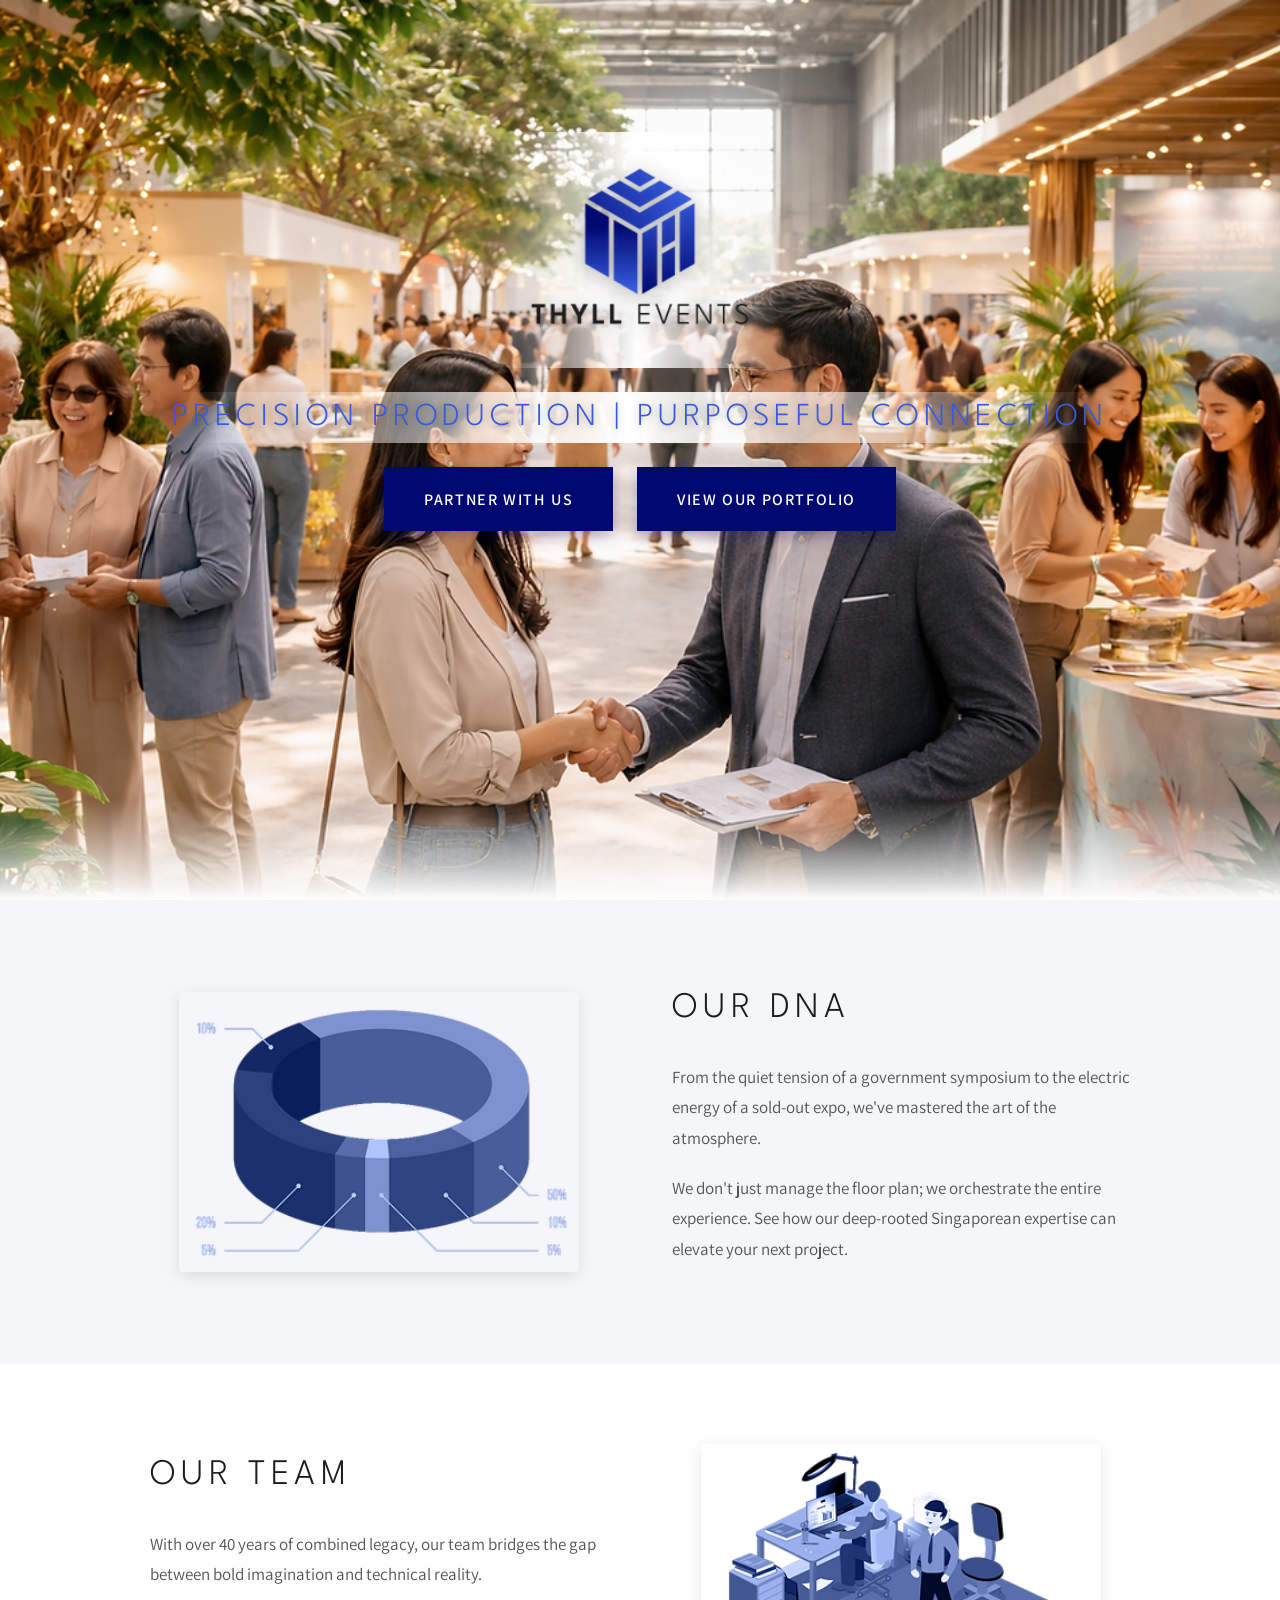
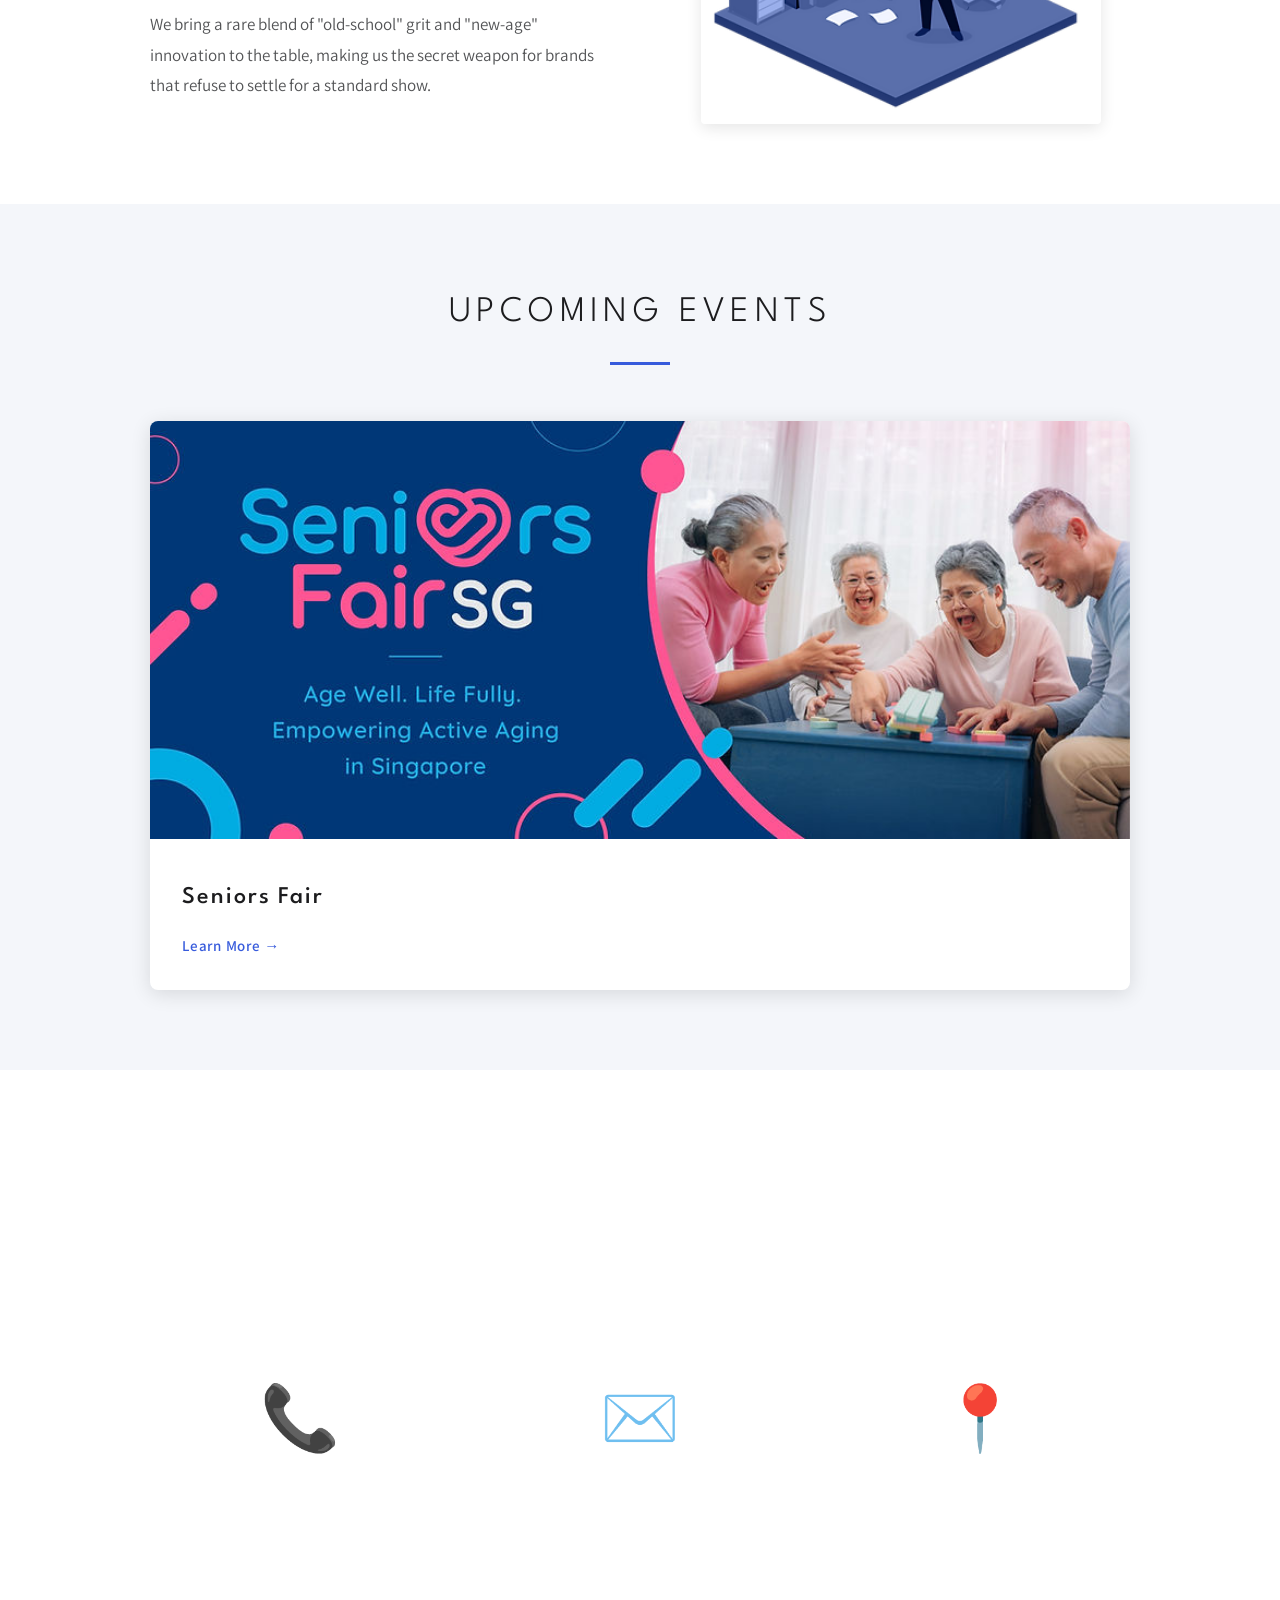
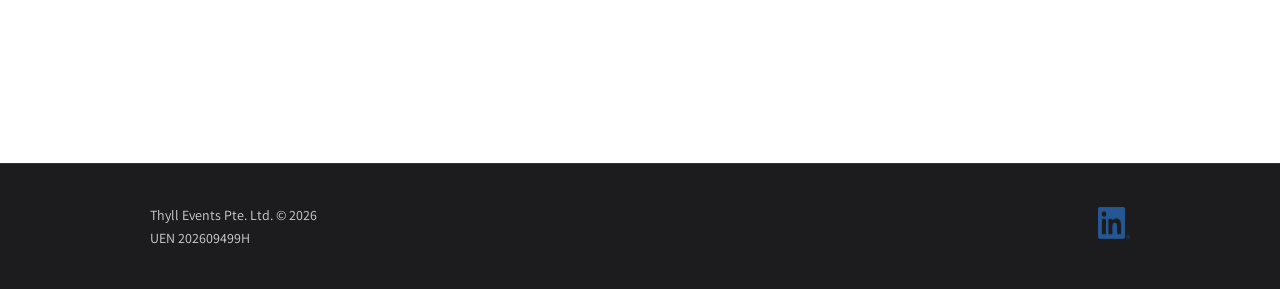
==== commit db8b1536: "update linkedin icon" ====
--- a/index.html
+++ b/index.html
@@ -115,7 +115,7 @@
       <p>Thyll Events Pte. Ltd. &copy; 2026<br>UEN 202609499H</p>
       <div class="social-links">
         <a href="https://www.linkedin.com/company/thyll-events" target="_blank" rel="noreferrer noopener" aria-label="LinkedIn">
-          <img src="assets/images/linkedin-icon.png" alt="LinkedIn">
+          <img src="assets/images/LI-In-Bug.png" alt="LinkedIn">
         </a>
       </div>
     </div>
